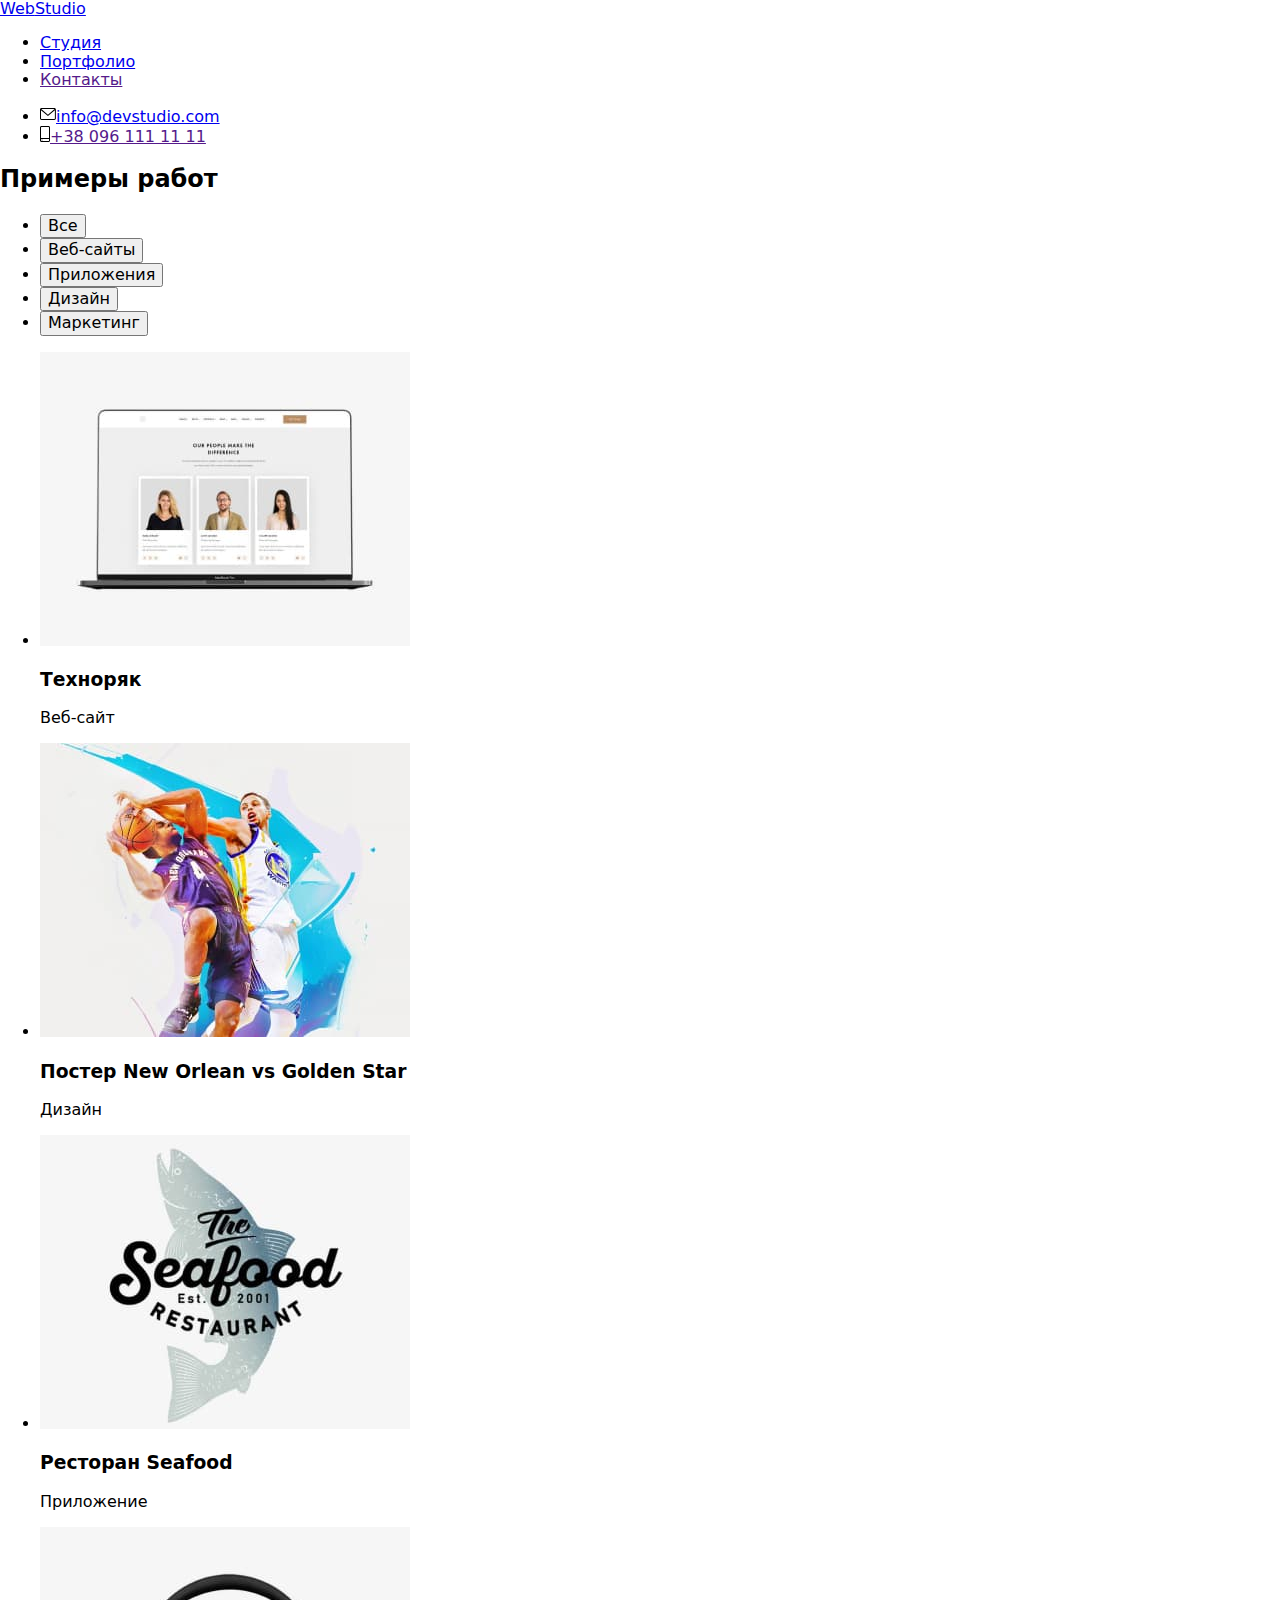
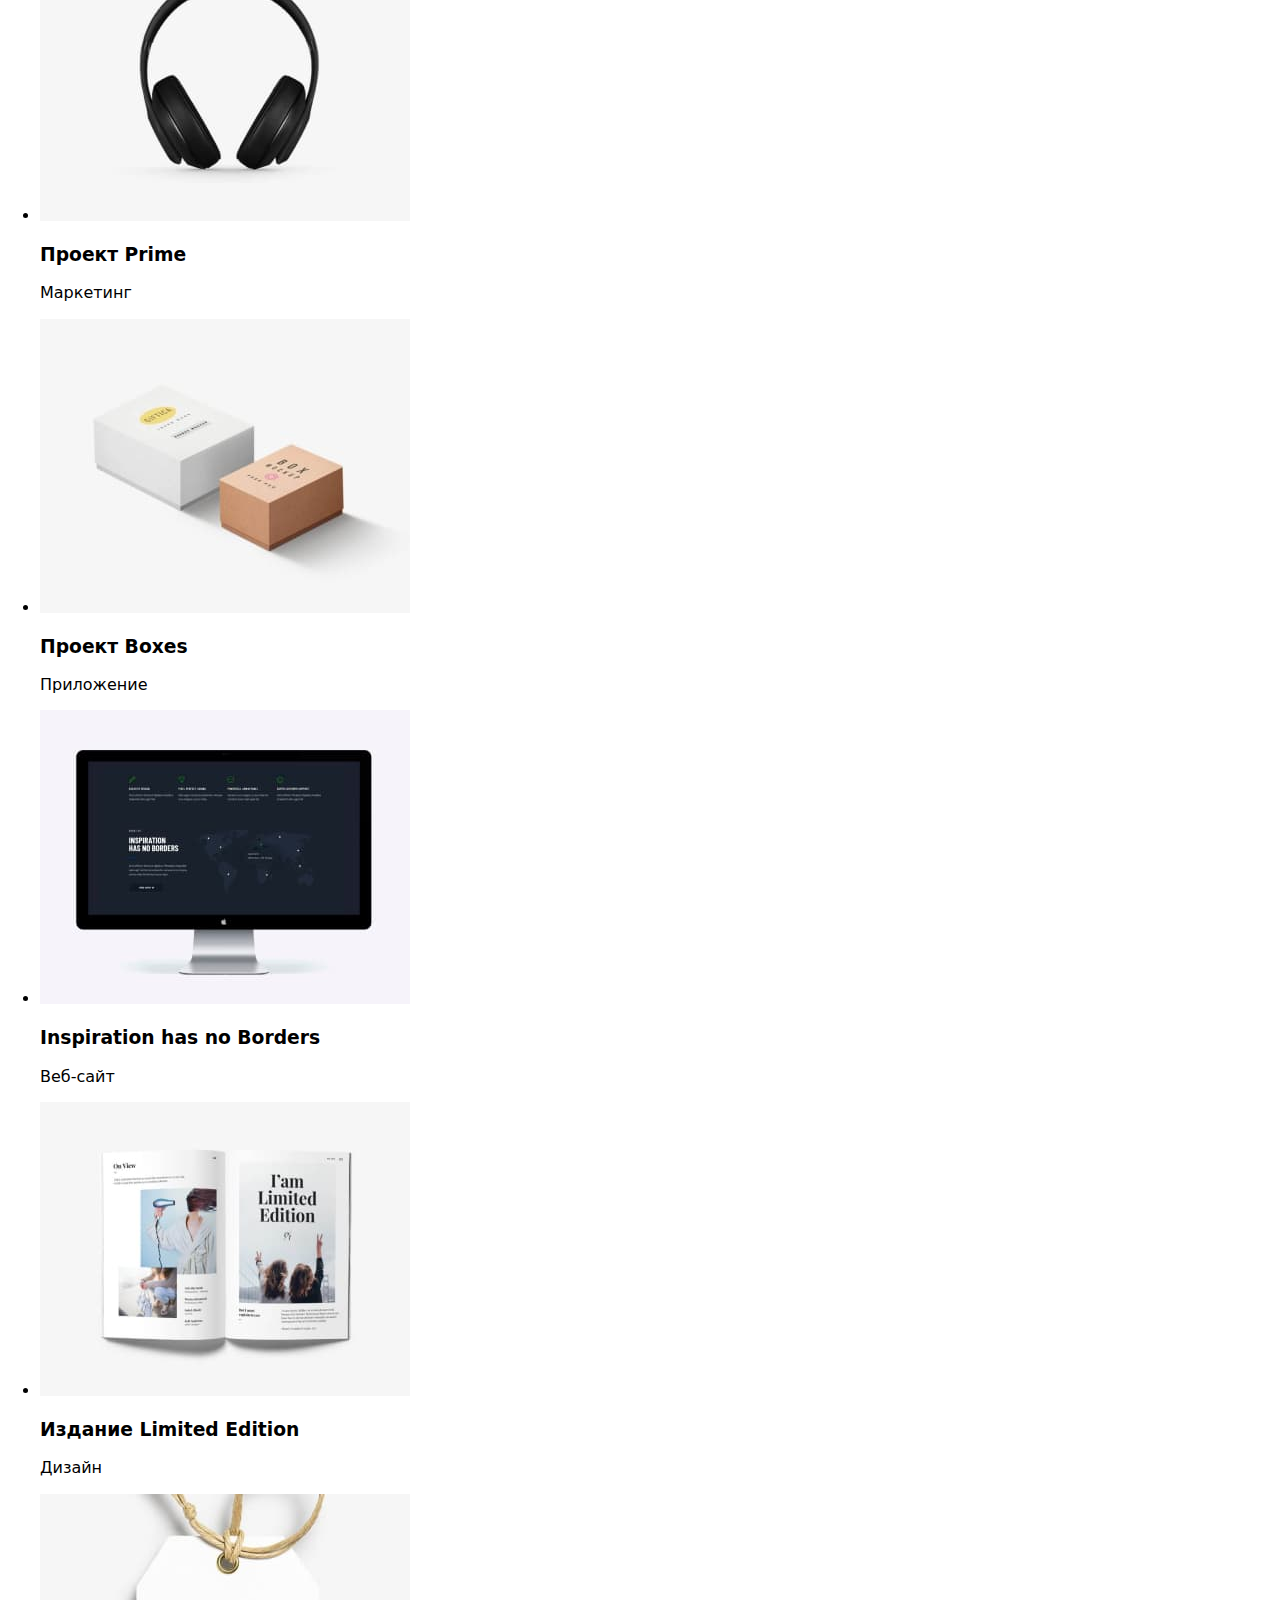
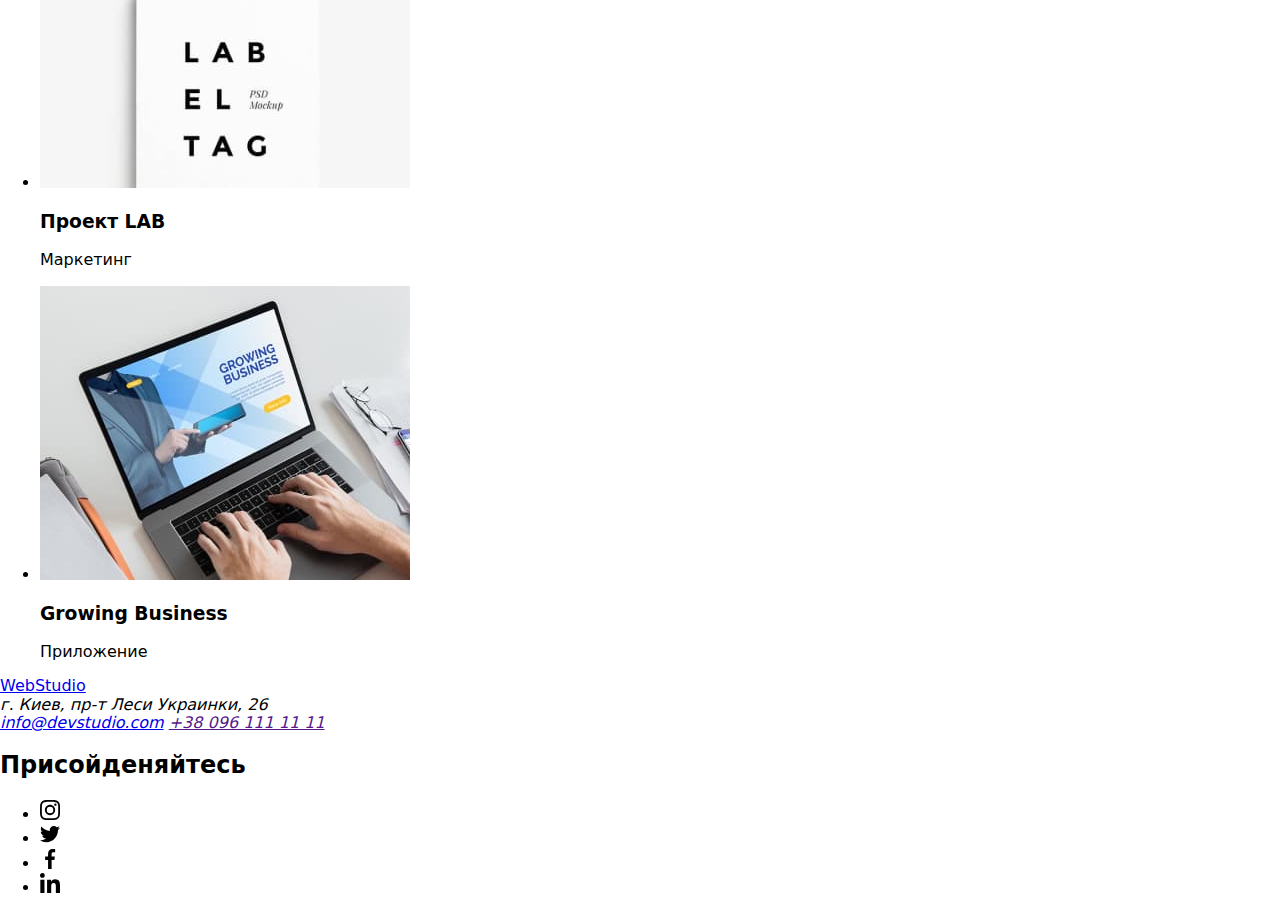
==== portfolio.html @ a092aff8 "Добавляет разметку страницы" ====
<!DOCTYPE html>
<html lang="ru">

<head>
    <meta charset="UTF-8">
    <meta http-equiv="X-UA-Compatible" content="IE=edge">
    <meta name="viewport" content="width=device-width, initial-scale=1.0">
    <title>Студия</title>
    <link href="https://fonts.googleapis.com/css2?family=Raleway:wght@700&family=Roboto:wght@400;500;700;900&display=swap"
        rel="stylesheet">
    <link rel="stylesheet" href="https://cdnjs.cloudflare.com/ajax/libs/modern-normalize/1.1.0/modern-normalize.min.css">
    <link rel="stylesheet" href="./css/styles.css">
</head>

<body>
    <!--Шапка-->
    <header class="main"> 
    <div class="container">
     <nav class="page-header">
         <a href="./index.html" class="logo">Web<span class="accent">Studio</span></a>
         <ul class="site-nav list">
             <li class="item"><a href="./index.html" class="link">Студия</a></li>
             <li class="item"><a href="./portfolio.html" class="link current">Портфолио</a></li>
             <li class="item"><a href="" class="link">Контакты</a></li>
         </ul>
        <ul class="contacts list">
            <li class="item">
                <a href="mailto:info@devstudio.com" class="button link">
                    <svg class="contacts-icon" width="16" height="16">
                        <use href="./images/symbol-defs.svg#mail"></use>
                    </svg>info@devstudio.com</a>
            </li>
            <li class="item">
                <a href="" class="button link">
                    <svg class="contacts-icon" width="10" height="16">
                        <use href="./images/symbol-defs.svg#smartphone"></use>
                    </svg>+38 096 111 11 11</a>
            </li>
        </ul>
     </nav>
    </div> 
    </header>

    <main>
        <!-- Портфолио -->
        <section class="section">
        <div class="container">
            <h2 class="section-title none">Примеры работ</h2>
            <ul class="buttons-list list">
                <li class="item"><button type="button" class="button-portfolio link">Все</button></li>
                <li class="item"><button type="button" class="button-portfolio link">Веб-сайты</button></li>
                <li class="item"><button type="button" class="button-portfolio link">Приложения</button></li>
                <li class="item"><button type="button" class="button-portfolio link">Дизайн</button></li>
                <li class="item"><button type="button" class="button-portfolio link">Маркетинг</button></li>
            </ul>
                <ul class="foto list">
            <li class="foto-elements">
                <img src="./images/portfolio1.jpg" alt="Техноряк" width="370" height="294">
                <div class="foto-name">
                    <h3 class="title">Техноряк</h3>
                    <p class="text">Веб-сайт</p>
                </div>
            </li>
            <li class="foto-elements">
                <img src="./images/portfolio2.jpg" alt="Постер" width="370" height="294">
                <div class="foto-name">
                    <h3 class="title">Постер New Orlean vs Golden Star</h3>
                    <p class="text">Дизайн</p>
                </div>
            </li>
            <li class="foto-elements">
                <img src="./images/portfolio3.jpg" alt="Ресторан Seafood" width="370" height="294">
                <div class="foto-name">
                    <h3 class="title">Ресторан Seafood</h3>
                    <p class="text">Приложение</p>
                </div>
            </li>
            <li class="foto-elements">
                <img src="./images/portfolio4.jpg" alt="Наушники" width="370" height="294">
                <div class="foto-name">
                    <h3 class="title">Проект Prime</h3>
                     <p>Маркетинг</p>
                </div>
            </li>
            <li class="foto-elements">
                <img src="./images/portfolio5.jpg" alt="Две коробки" width="370" height="294">
                <div class="foto-name">
                    <h3 class="title">Проект Boxes</h3>
                    <p>Приложение</p>
                </div>
            </li>
            <li class="foto-elements">
                <img src="./images/portfolio6.jpg" alt="Екран монитора" width="370" height="294">
                <div class="foto-name">
                    <h3 class="title">Inspiration has no Borders</h3>
                    <p>Веб-сайт</p>
                </div>
            </li>
            <li class="foto-elements">
                <img src="./images/portfolio7.jpg" alt="Журнал" width="370" height="294">
                <div class="foto-name">
                    <h3 class="title">Издание Limited Edition</h3>
                    <p>Дизайн</p>
                </div>
             </li>
            <li class="foto-elements">
                <img src="./images/portfolio8.jpg" alt="Бирочка" width="370" height="294">
                <div class="foto-name">
                    <h3 class="title">Проект LAB</h3>
                    <p>Маркетинг</p>
                </div>
            </li>
            <li class="foto-elements">
                <img src="./images/portfolio9.jpg" alt="Ноутбук" width="370" height="294">
                <div class="foto-name">
                    <h3 class="title">Growing Business</h3>
                    <p>Приложение</p>
                </div>
            </li>
        </ul>
        </div>
        </section>
    </main>
    
    <!--Футер-->
    <footer class="footer">
    <div class="container footer-container">
        <section class="footer-contacts">
            <a href="./index.html" class="logo">Web<span class="footer-accent">Studio</span></a>
            <address class="address">г. Киев, пр-т Леси Украинки, 26</address>
            <address class="footer-nav">
                <a href="mailto:info@devstudio.com" class="footer-nav footer-nav-mail link">info@devstudio.com</a>
                <a href="" class="footer-nav link">+38 096 111 11 11</a>
            </address>
        </section>
        <section class="social">
            <h2 class="social-title">Присойденяйтесь</h2>
            <ul class="social-list list">
            <li class="social-item">
                <a class="social-link" href="http://" target="_blank" rel="noopener noreferrer">
                    <svg width="20" height="20">
                        <use href="./images/symbol-defs.svg#instagram"></use>
                    </svg>
                </a>
            </li>
            <li class="social-item">
                <a class="social-link" href="http://" target="_blank" rel="noopener noreferrer">
                    <svg width="20" height="20">
                        <use href="./images/symbol-defs.svg#twitter"></use>
                    </svg>
                </a>
            </li>
            <li class="social-item">
                <a class="social-link" href="http://" target="_blank" rel="noopener noreferrer">
                    <svg width="20" height="20">
                         <use href="./images/symbol-defs.svg#facebook"></use>
                    </svg>
                </a>
            </li>
            <li class="social-item">
                <a class="social-link" href="http://" target="_blank" rel="noopener noreferrer">
                    <svg width="20" height="20">
                        <use href="./images/symbol-defs.svg#linkedin"></use>
                    </svg>
                </a>
             </li>
            </ul>
        </section>
        </div>
        </footer>
</body>

</html>
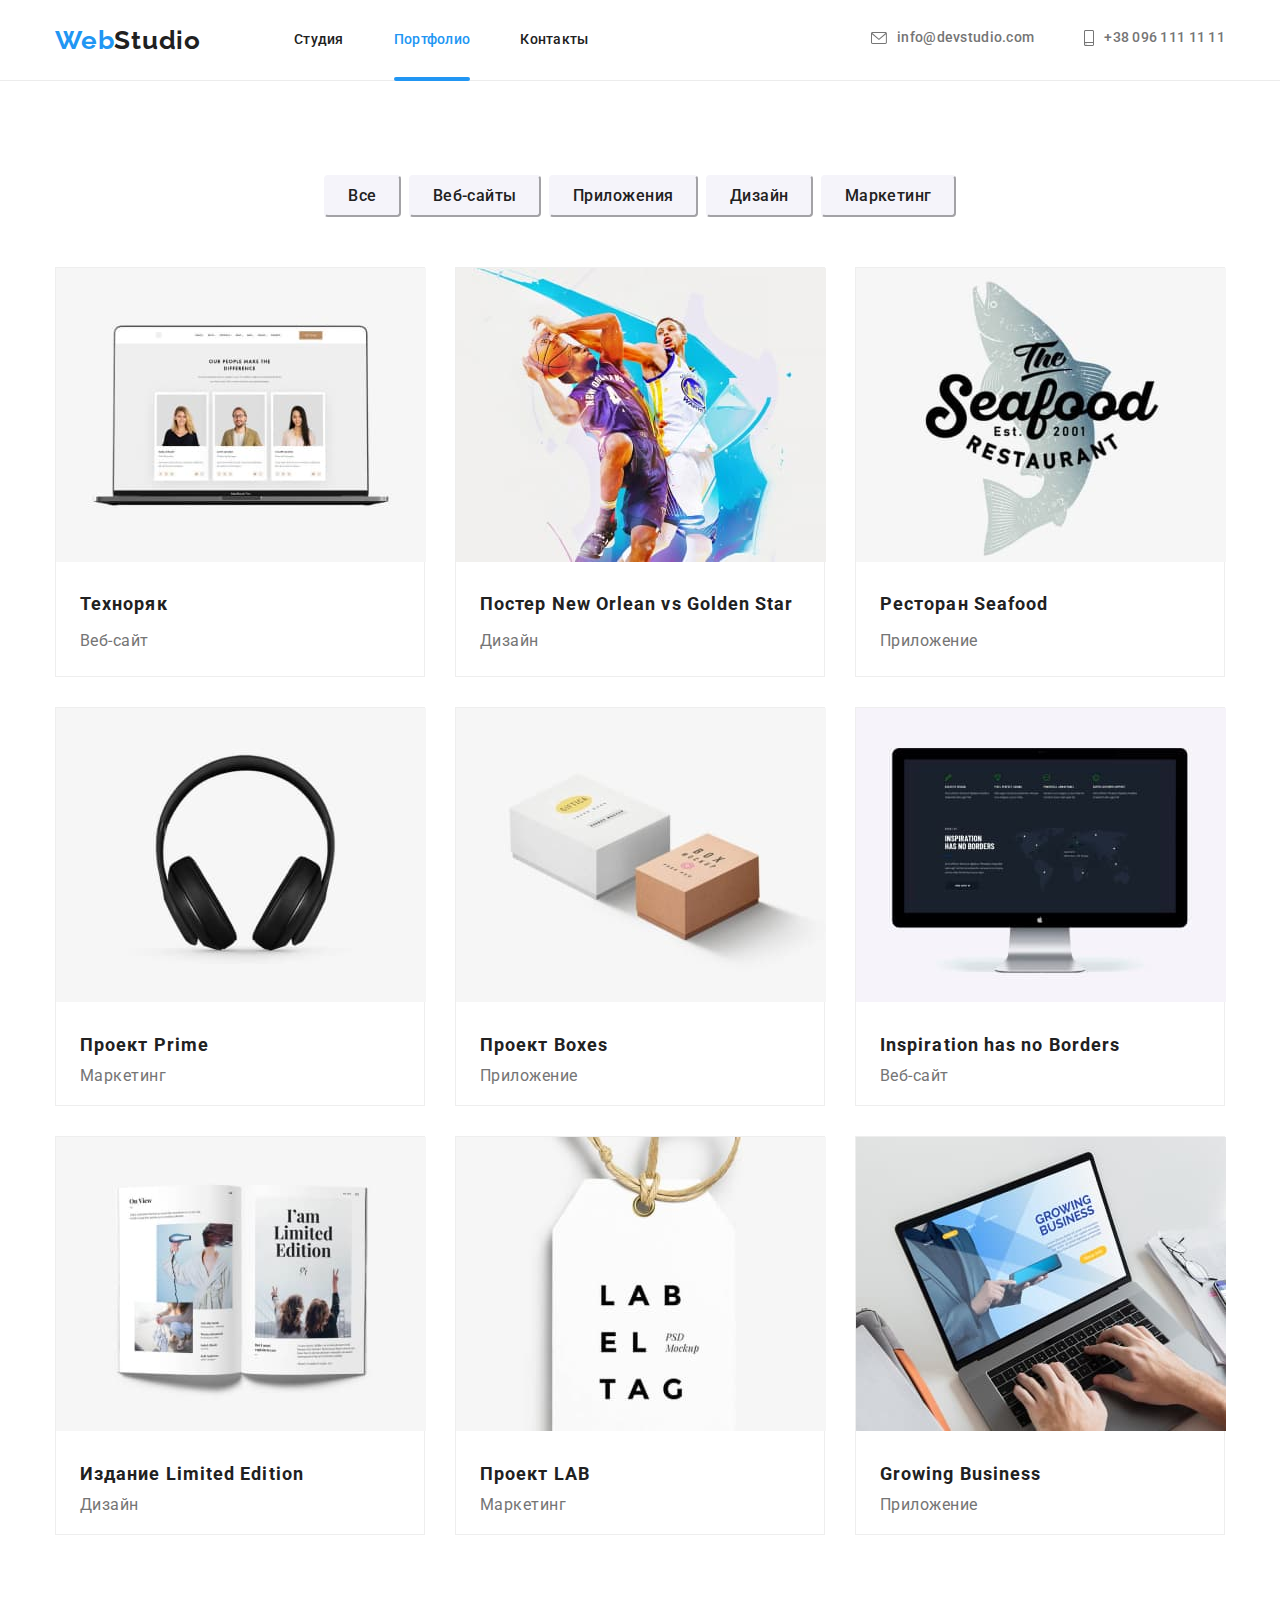
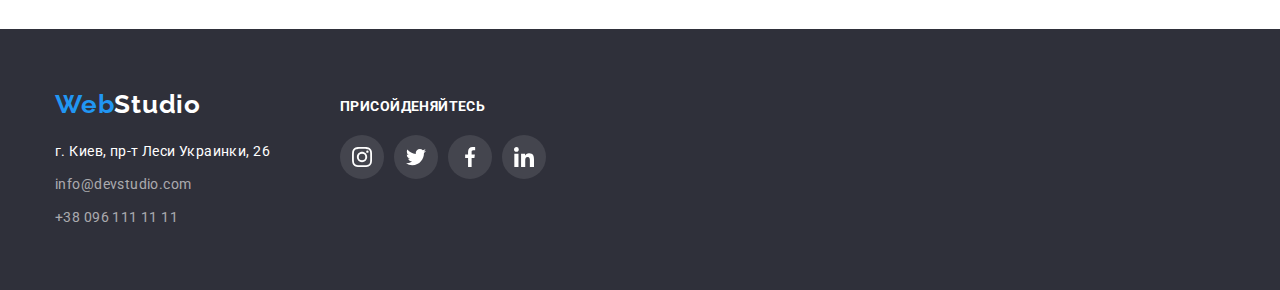
==== commit 2eab00ea: "Добавляет модальное окно" ====
--- a/portfolio.html
+++ b/portfolio.html
@@ -55,7 +55,14 @@
             </ul>
                 <ul class="foto list">
             <li class="foto-elements">
+                <div class="foto-action">
+                    <p class="foto-action-text">
+                        Ресурс предлагает комплексные предложения с разным уровнем функционала и сервисов. Все это позволит посетителю
+                        получить
+                        исчерпывающие сведения о компании или частном лице.
+                    </p>
                 <img src="./images/portfolio1.jpg" alt="Техноряк" width="370" height="294">
+                </div>
                 <div class="foto-name">
                     <h3 class="title">Техноряк</h3>
                     <p class="text">Веб-сайт</p>
--- a/css/styles.css
+++ b/css/styles.css
@@ -0,0 +1,767 @@
+/* цвет основного текста #757575 */
+/* вторичный цвет #212121 */
+/* белый #FFFFFF */
+/* акцент #2196F3 */
+/* вторичный цвет фона #F5F4FA */
+/* цвет фона #2F303A */
+
+:root {
+    --primary-text-color: #757575;
+    --title-text-color: #212121;
+    --accent-color: #2196F3;
+    --primary-bgc-color: #FFFFFF;
+    --secondary-bgc-color: #F5F4FA;
+    --hero-bgc-color: #2F303A;
+    --white-color: #ffffff;
+}
+
+
+body {
+    color: var(--primary-text-color);
+    background-color: var(--primary-bgc-color);
+
+    font-family: Roboto, sans-serif;
+    letter-spacing: 0.03em;
+}
+
+.container {
+    width: 1200px;
+    padding-left: 15px;
+    padding-right: 15px;
+    margin-left: auto;
+    margin-right: auto;
+}
+
+.none {
+    display: none;
+}
+
+.list {
+    padding: 0;
+    margin: 0;
+    list-style: none;
+}
+
+/* ------------------- SECTION --------------- */
+
+.section {
+    padding-top: 94px;
+    padding-bottom: 94px;
+}
+
+.section-title {
+    margin-top: 0;
+    margin-bottom: 0;
+    color: var(--title-text-color);
+
+    font-weight: 700;
+    font-size: 36px;
+    line-height: 1.17;
+    text-align: center;
+}
+
+/* ------------------- BUTTON --------------- */
+
+.button {
+    display: inline-flex;
+    color: var(--primary-text-color);
+    background-color: var(--primary-bgc-color);
+
+    font-weight: 500;
+    font-size: 14px;
+    line-height: 1.14;
+    letter-spacing: 0.02em;
+    text-decoration: none;
+}
+
+/* .button.link-mail::before {
+    content: "";
+    width: 16px;
+    height: 12px;
+    margin-right: 10px; 
+    background-image: url(../images/mail-icon.svg);
+    background-size: contain;
+    background-position: center;
+    background-repeat: no-repeat;
+}
+
+.button.link-tel::before {
+    content: "";
+    width: 10px;
+    height: 16px;
+    margin-right: 10px;
+    background-image: url(../images/smartphone-icon.svg);
+    background-size: contain;
+    background-position: center;
+    background-repeat: no-repeat;
+} */
+
+.button.primary {
+    border-radius: 4px;
+    padding: 10px 32px;
+    min-width: 200px;
+
+    background-color: var(--accent-color);
+    color: var(--primary-bgc-color);
+    border-color: var(--accent-color);
+
+    border: 1px solid transparent;
+
+    font-family: inherit;
+    font-weight: 700;
+    font-size: 16px;
+    line-height: 1.9;
+    letter-spacing: 0.06em;
+    cursor: pointer;
+    text-align: center;
+}
+
+.button.link:hover,
+.button.link:focus {
+    display: flex;
+    color: var(--accent-color);
+}
+
+/* ------------------- LOGO --------------- */
+
+.logo {
+    color: var(--accent-color);
+
+    font-family: Raleway, sans-serif;
+    font-weight: 700;
+    font-size: 26px;
+    line-height: 1.19;
+    letter-spacing: 0.03em;
+    text-decoration: none;
+}
+
+.accent {
+    color: var(--title-text-color);
+}
+
+
+/* ------------------- PAGE HEADER -------------- */
+.main {
+    border-bottom: 1px solid #ECECEC;
+}
+
+.page-header {
+display: flex;
+align-items: center;
+}
+
+
+/* ------------------- SITE-NAV --------------- */
+.site-nav {
+    display: flex;
+    margin-left: 93px;
+}
+
+.site-nav .item + .item {
+    margin-left: 50px;
+}
+
+.site-nav .link {
+     display: block;
+     padding-top: 32px;
+     padding-bottom: 32px;
+
+    color: var(--title-text-color);
+
+    font-weight: 500;
+    font-size: 14px;
+    line-height: 1.14;
+    letter-spacing: 0.02em;
+    text-decoration: none;
+}
+
+.site-nav .link:hover,
+.site-nav .link:focus {
+    color: var(--accent-color);
+}
+
+.site-nav .link.current {
+    position: relative;
+    font-weight: 500;
+    font-size: 14px;
+    line-height: 1.14;
+    letter-spacing: 0.02em;
+    text-decoration: none;
+
+    color: var(--accent-color);
+}
+
+.current::before {
+    position: absolute;
+    content: "";
+    bottom: -1px;
+    width: 100%;
+    height: 4px;
+    border-radius: 2px;
+    background-color: var(--accent-color);
+}
+
+/* ------------------- CONTACTS --------------- */
+.contacts {
+    display: flex;
+    margin-left: auto;
+}
+
+.contacts .item + .item {
+    margin-left: 50px;
+}
+
+.contacts-icon {
+    display: inline-flex;
+    align-items: center;
+    margin-right: 10px;
+    fill: currentColor;
+}
+
+/* ------------------- HERO --------------- */
+.hero {
+    text-align: center;
+    padding-top: 200px;
+    padding-bottom: 200px;
+}
+
+.hero-title {
+    margin-top: 0;
+    margin-bottom: 30px;
+
+    color: var(--primary-bgc-color);
+
+    font-weight: 900;
+    font-size: 44px;
+    line-height: 1.36;
+    letter-spacing: 0.06em;
+    text-transform: uppercase;
+    }
+
+.overlay {
+    max-width: 1600px;
+    height: 600px;
+    margin-left: auto;
+    margin-right: auto;
+    background-image: linear-gradient( to right, 
+    rgba(47, 48, 58, 0.4), 
+    rgba(47, 48, 58, 0.4) ), 
+    url(../images/Hero.jpg);
+    background-color: #C4C4C4;
+    background-repeat: no-repeat;
+    background-position: center;
+}
+
+.backdrop {
+    position: fixed;
+    top: 0;
+    left: 0;
+
+    width: 100%;
+    height: 100%;
+
+    background-color: rgba(0, 0, 0, 0.2);;
+}
+
+.backdrop.is-hidden {
+    opacity: 0;
+    pointer-events: none;
+}
+
+.modal {
+    position: absolute;
+    top: 50%;
+    left: 50%;
+    transform: translate(-50%, -50%);
+
+    width: 528px;
+    height: 581px;
+    padding: 15px;
+
+    background-color: #FFFFFF;
+    box-shadow: 0px 1px 3px rgba(0, 0, 0, 0.12), 
+    0px 1px 1px rgba(0, 0, 0, 0.14), 
+    0px 2px 1px rgba(0, 0, 0, 0.2);
+    border-radius: 4px;
+}
+
+.close-modal {
+    position: absolute;
+    top: 15px;
+    right: 15px;
+
+    width: 30px;
+    height: 30px;
+
+    background-color: #FFFFFF;
+    border: 1px solid rgba(0, 0, 0, 0.1);
+    border-radius: 15px;
+}
+         
+
+/* ---------------------- FEATURES ---------------- */
+
+.features {
+    display: flex;
+}
+
+.features .title {
+    margin-top: 0;
+    margin-bottom: 10px;
+    
+    color: var(--title-text-color);
+
+    font-weight: 700;
+    font-size: 14px;
+    line-height: 1.14;
+    text-transform: uppercase;
+}
+
+.features p{
+    margin-top: 0;
+    margin-bottom: 0;
+}
+
+.features .text {
+    font-size: 14px;
+    line-height: 1.7;
+}
+
+.section-features {
+    padding-top: 94px;
+    padding-bottom: 0;
+}
+.features .item {
+    width: 270px;
+    margin: 15px;
+    border-radius: 4px;
+}
+
+.icon-container {
+    display: flex;
+    align-items: center;
+    justify-content: center;
+
+    width: 270px;
+    height: 120px;
+    border-radius: 4px;
+    margin-bottom: 30px;
+
+    background-color: var(--secondary-bgc-color);
+ }
+
+/*------------------- EXAMPLES ------------- */
+.examples {
+    display: flex;
+}
+
+.examples .item + .item {
+    /* width: calc((100% - 60px) / 3); */
+    margin-left: 30px;
+}
+
+.examples .item {
+    
+}
+
+.section-title {
+    margin-bottom: 50px;
+}
+
+.examples-text {
+    position: absolute;
+    bottom: 0;
+    right: 0;
+    
+    display: flex;
+    justify-content: center;
+    align-items: center;
+    margin: 0;
+    width: 100%;
+    height: 70px;
+
+    font-weight: 700;
+    font-size: 14px;
+    line-height: 1.14;
+    text-align: center;
+    letter-spacing: 0.03em;
+    text-transform: uppercase;
+    
+    color: var(--white-color);
+    background-color: rgba(47, 48, 58, 0.8);
+    
+}
+
+.examples-action {
+    position: relative;
+    display: flex;
+}
+
+
+/* ------------------- WORK -------------- */
+.command {
+    display: flex;
+    /* justify-content: space-between; */
+}
+
+.command .item + .item {
+    margin-left: 30px;
+}
+
+.border {
+    box-sizing: border-box;
+    border-radius: 0px 0px 4px 4px;
+    box-shadow: 0px 1px 3px rgba(0, 0, 0, 0.12),
+            0px 1px 1px rgba(0, 0, 0, 0.14),
+            0px 2px 1px rgba(0, 0, 0, 0.2);
+    background-color: var(--white-color);
+}
+
+.team-name {
+    padding-top: 30px;
+    padding-bottom: 30px;
+}
+
+.work .title {
+    margin-top: 0;
+    margin-bottom: 0px;
+    padding-bottom: 10px;
+    
+    color: var(--title-text-color);
+
+    font-weight: 500;
+    font-size: 16px;
+    line-height: 1.19;
+    text-align: center;
+}
+    
+.work .text {
+    margin-top: 0;
+    margin-bottom: 0px;
+
+    font-size: 16px;
+    line-height: 1.19;
+    text-align: center;
+}
+
+.team {
+    background-color: var(--secondary-bgc-color);
+}
+
+.command-social-list{
+    display: flex;
+    justify-content: center;
+    margin-top: 16px;
+}
+
+.command-social-link {
+    display: flex;
+    width: 44px;
+    height: 44px;
+    justify-content: center;
+    align-items: center;
+    border-radius: 50%;
+    fill: #AFB1B8;
+}  
+
+.command-social-item + .command-social-item {
+    margin-left: 10px;
+}
+
+.command-social-link:hover,
+.command-social-link:focus {
+    fill: var(--white-color);
+    background-color: var(--accent-color);
+}
+
+
+/* ------------------- CLIENTS --------------- */
+
+.clients-title {
+    margin: 0;
+    margin-bottom: 50px;
+    font-weight: 700;
+    font-size: 36px;
+    line-height: 42px;
+    text-align: center;
+    letter-spacing: 0.03em;
+    
+    color: var(--title-text-color);
+}
+
+.clients-list {
+    display: flex;
+}
+
+.clients-item {
+    display: flex;
+    cursor: pointer;
+    fill: #AFB1B8;
+}
+
+.clients-link {
+    display: flex;
+    justify-content: center;
+    align-items: center;
+    width: 170px;
+    height: 92px;
+    border: 1px solid #AFB1B8;
+    border-radius: 4px;
+}
+.clients-icon {
+    width: 106px;
+    height: 60px
+}
+
+.clients-link:hover,
+.clients-link:focus{
+    fill: #2196F3;
+    border-color: var(--accent-color);
+}
+
+.clients-item + .clients-item {
+    margin-left: 30px;
+}
+
+
+/* ------------------- FOOTER --------------- */
+
+.footer {
+    display: flex;
+    padding-top: 60px;
+    padding-bottom: 60px;
+    background-color: var(--hero-bgc-color);
+}
+
+.address {
+    margin-bottom: 9px;
+    margin-top: 20px;
+
+    color: var(--white-color);
+
+    font-style: normal;
+    font-size: 14px;
+    line-height: 1.71;
+    letter-spacing: 0.03em;
+}
+
+.footer-accent {
+    color: var(--white-color)
+}
+
+.footer-nav {
+    display: block;
+    
+    color: rgba(255, 255, 255, 0.6);
+
+    font-style: normal;
+    font-size: 14px;
+    line-height: 1.71;
+    letter-spacing: 0.03em;
+    text-decoration: none;
+}
+
+.footer-nav .link:hover,
+.footer-nav .link:focus {
+    color: var(--accent-color);
+    text-decoration: none;
+}
+
+.footer-nav-mail {
+    margin-bottom: 9px;
+}
+
+.footer-container {
+    display: flex;
+}
+
+.footer-contacts {
+    display: block;
+    
+}
+
+/* ------------------- SOCIAL LINKS --------------- */
+.social {
+    display: inline-block;
+    
+    width: 206px;
+    height: 80px;   
+    margin-left: 70px;
+}
+
+.social-title {
+    margin:0;
+    padding-top: 10px;
+    padding-bottom: 20px;
+    justify-content: center;
+
+    font-weight: 700;
+    font-size: 14px;
+    line-height: 1.14;
+    letter-spacing: 0.03em;
+    text-transform: uppercase;
+    
+    color: var(--white-color);
+}
+
+.social-list {
+    display: flex;
+    width: 206px;
+    margin: 0;
+}
+
+.social-item + .social-item {
+    margin-left: 10px;
+}
+
+.social-link {
+    display: flex;
+    width: 44px;
+    height: 44px;
+    justify-content: center;
+    align-items: center;
+    border-radius: 50%;
+    fill: var(--white-color);
+    background-color: rgba(255, 255, 255, 0.1);
+}
+
+.social-link:hover,
+.social-link:focus {
+    background-color: var(--accent-color);
+}
+
+
+/* ------------------- PAGE PORTFOLIO --------------- */
+
+.foto {
+    display: flex;
+    flex-wrap: wrap;
+}
+
+.foto .title {
+    margin-top: 0;
+    margin-bottom: 0px;
+    padding-bottom: 4px;
+    color: var(--title-text-color);
+
+    font-weight: 700;
+    font-size: 18px;
+    line-height: 2;
+    letter-spacing: 0.06em;
+}
+
+.foto .text {
+    font-size: 16px;
+    line-height: 1.88;
+    letter-spacing: 0.03em;
+}
+
+.foto p {
+    margin-top: 0;
+    margin-bottom: 0;
+}
+
+.foto-name {
+    padding: 20px 24px;
+}
+
+.foto-elements {
+    width: 370px;
+    margin-right: 30px;
+    margin-bottom: 30px;
+
+    border: 1px solid #EEEEEE;
+}
+
+.foto-elements:hover {
+    box-shadow: 
+    0px 1px 1px rgba(0, 0, 0, 0.12), 
+    0px 4px 4px rgba(0, 0, 0, 0.06), 
+    1px 4px 6px rgba(0, 0, 0, 0.16);
+}
+
+.foto-elements:nth-child(3n) {
+    margin-right: 0;
+}
+
+.foto-elements:nth-last-child(-n + 3) {
+    margin-bottom: 0;
+}
+
+.foto-action {
+    position: relative
+}
+
+.foto-action::before {
+    display: inline-block;
+    position: absolute;
+    content: "";
+    width: 100%;
+    height: 100%;
+    opacity: 0;
+
+    background-color: rgba(33, 150, 243, 0.9);
+}
+
+.foto-action:hover::before {
+    opacity: 1;
+}
+
+.foto-action-text {
+    position: absolute;
+    top: 50%;
+    left: 50%;
+    transform: translate(-50%, -50%);
+    width: 320px;
+    opacity: 0;
+
+    font-weight: 400;
+    font-size: 18px;
+    line-height: 1.56;
+    letter-spacing: 0.03em;
+    
+    color: var(--white-color);
+}
+
+.foto-action-text:hover {
+    opacity: 1;
+}
+
+/* ------------------- PORTFOLIO BUTTONS --------------- */
+
+.button-portfolio {
+   padding: 6px 22px;
+
+    color: var(--title-text-color);
+    background-color: var(--secondary-bgc-color);
+    border-color: var(--secondary-bgc-color);
+
+    font-family: inherit;
+    font-weight: 500;
+    font-size: 16px;
+    line-height: 1.62;
+    text-align: center;
+    letter-spacing: 0.03em;
+    cursor: pointer;
+    border-radius: 4px;
+}
+
+.button-portfolio.link:hover,
+.button-portfolio.link:focus {
+    color: var(--white-color);
+    background-color: var(--accent-color);
+    box-shadow: 0px 3px 1px rgba(0, 0, 0, 0.1),
+     0px 1px 2px rgba(0, 0, 0, 0.08), 
+     0px 2px 2px rgba(0, 0, 0, 0.12);
+}
+
+.buttons-list {
+    display: flex;
+    align-items: center;
+    justify-content: center;
+    margin-bottom: 50px;
+}
+
+.buttons-list .item+.item {
+    margin-left: 8px;
+}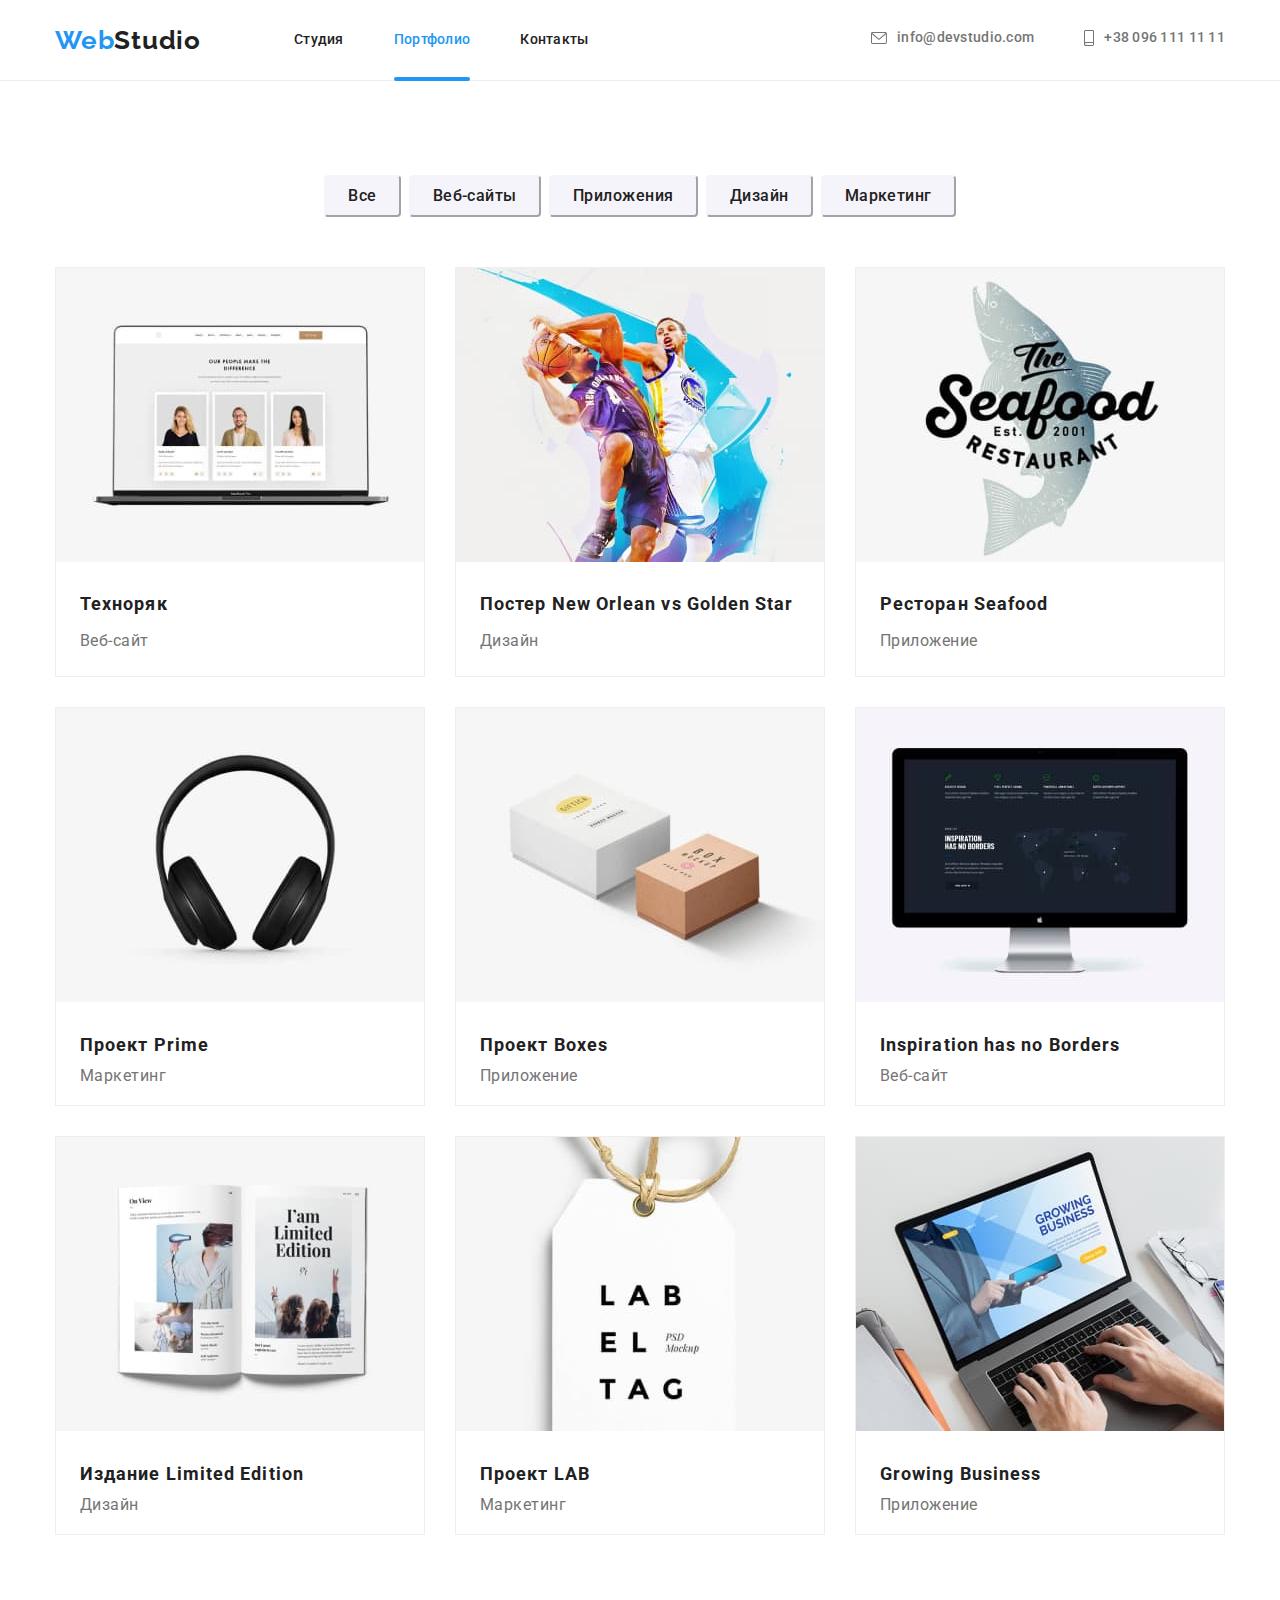
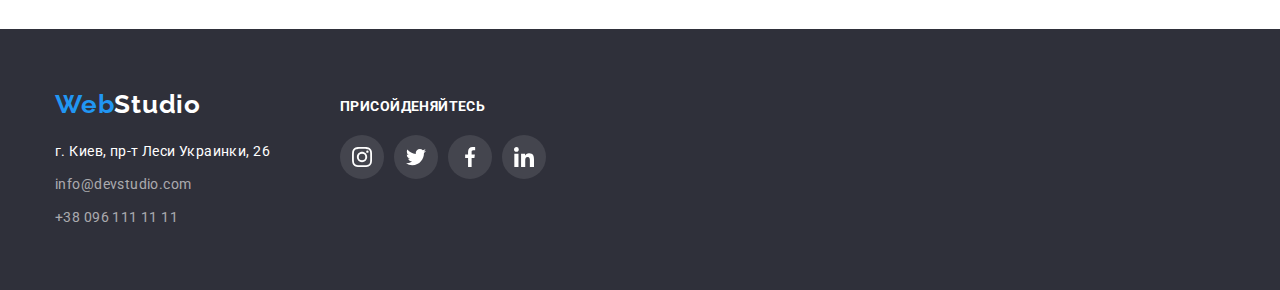
==== commit a45f7bc0: "Добавляет переходы и анимацию" ====
--- a/portfolio.html
+++ b/portfolio.html
@@ -19,9 +19,9 @@
      <nav class="page-header">
          <a href="./index.html" class="logo">Web<span class="accent">Studio</span></a>
          <ul class="site-nav list">
-             <li class="item"><a href="./index.html" class="link">Студия</a></li>
-             <li class="item"><a href="./portfolio.html" class="link current">Портфолио</a></li>
-             <li class="item"><a href="" class="link">Контакты</a></li>
+             <li class="item"><a href="./index.html" class="site-nav-link">Студия</a></li>
+             <li class="item"><a href="./portfolio.html" class="site-nav-link current">Портфолио</a></li>
+             <li class="item"><a href="" class="site-nav-link">Контакты</a></li>
          </ul>
         <ul class="contacts list">
             <li class="item">
@@ -53,72 +53,146 @@
                 <li class="item"><button type="button" class="button-portfolio link">Дизайн</button></li>
                 <li class="item"><button type="button" class="button-portfolio link">Маркетинг</button></li>
             </ul>
-                <ul class="foto list">
-            <li class="foto-elements">
-                <div class="foto-action">
-                    <p class="foto-action-text">
-                        Ресурс предлагает комплексные предложения с разным уровнем функционала и сервисов. Все это позволит посетителю
-                        получить
-                        исчерпывающие сведения о компании или частном лице.
-                    </p>
+            <ul class="foto list">
+            <li class="foto-elements">
+            <div class="foto-action">
                 <img src="./images/portfolio1.jpg" alt="Техноряк" width="370" height="294">
-                </div>
+                <div class="foto-overlay">
+                    <p class="foto-action-text">
+                        Ресурс предлагает комплексные предложения с разным уровнем функционала и сервисов. Все это позволит посетителю
+                        получить
+                        исчерпывающие сведения о компании или частном лице.
+                    </p>
+                </div>
+            </div>
                 <div class="foto-name">
                     <h3 class="title">Техноряк</h3>
                     <p class="text">Веб-сайт</p>
                 </div>
             </li>
             <li class="foto-elements">
+                <div class="foto-action">
                 <img src="./images/portfolio2.jpg" alt="Постер" width="370" height="294">
+                <div class="foto-overlay">
+                    <p class="foto-action-text">
+                        Ресурс предлагает комплексные предложения с разным уровнем функционала и сервисов. Все это позволит посетителю
+                        получить
+                        исчерпывающие сведения о компании или частном лице.
+                    </p>
+                </div>
+                </div>
                 <div class="foto-name">
                     <h3 class="title">Постер New Orlean vs Golden Star</h3>
                     <p class="text">Дизайн</p>
                 </div>
             </li>
             <li class="foto-elements">
+                <div class="foto-action">
                 <img src="./images/portfolio3.jpg" alt="Ресторан Seafood" width="370" height="294">
+                <div class="foto-overlay">
+                    <p class="foto-action-text">
+                        Ресурс предлагает комплексные предложения с разным уровнем функционала и сервисов. Все это позволит посетителю
+                        получить
+                        исчерпывающие сведения о компании или частном лице.
+                    </p>
+                </div>
+                </div>
                 <div class="foto-name">
                     <h3 class="title">Ресторан Seafood</h3>
                     <p class="text">Приложение</p>
                 </div>
             </li>
             <li class="foto-elements">
+                <div class="foto-action">
                 <img src="./images/portfolio4.jpg" alt="Наушники" width="370" height="294">
+                <div class="foto-overlay">
+                    <p class="foto-action-text">
+                        Ресурс предлагает комплексные предложения с разным уровнем функционала и сервисов. Все это позволит посетителю
+                        получить
+                        исчерпывающие сведения о компании или частном лице.
+                    </p>
+                </div>
+                </div>
                 <div class="foto-name">
                     <h3 class="title">Проект Prime</h3>
                      <p>Маркетинг</p>
                 </div>
             </li>
             <li class="foto-elements">
+                <div class="foto-action">
                 <img src="./images/portfolio5.jpg" alt="Две коробки" width="370" height="294">
+                <div class="foto-overlay">
+                    <p class="foto-action-text">
+                        Ресурс предлагает комплексные предложения с разным уровнем функционала и сервисов. Все это позволит посетителю
+                        получить
+                        исчерпывающие сведения о компании или частном лице.
+                    </p>
+                </div>
+                </div>
                 <div class="foto-name">
                     <h3 class="title">Проект Boxes</h3>
                     <p>Приложение</p>
                 </div>
             </li>
             <li class="foto-elements">
+                <div class="foto-action">
                 <img src="./images/portfolio6.jpg" alt="Екран монитора" width="370" height="294">
+                <div class="foto-overlay">
+                    <p class="foto-action-text">
+                        Ресурс предлагает комплексные предложения с разным уровнем функционала и сервисов. Все это позволит посетителю
+                        получить
+                        исчерпывающие сведения о компании или частном лице.
+                    </p>
+                </div>
+                </div>
                 <div class="foto-name">
                     <h3 class="title">Inspiration has no Borders</h3>
                     <p>Веб-сайт</p>
                 </div>
             </li>
             <li class="foto-elements">
+                <div class="foto-action">
                 <img src="./images/portfolio7.jpg" alt="Журнал" width="370" height="294">
+                <div class="foto-overlay">
+                    <p class="foto-action-text">
+                        Ресурс предлагает комплексные предложения с разным уровнем функционала и сервисов. Все это позволит посетителю
+                        получить
+                        исчерпывающие сведения о компании или частном лице.
+                    </p>
+                </div>
+                </div>
                 <div class="foto-name">
                     <h3 class="title">Издание Limited Edition</h3>
                     <p>Дизайн</p>
                 </div>
              </li>
             <li class="foto-elements">
+                <div class="foto-action">
                 <img src="./images/portfolio8.jpg" alt="Бирочка" width="370" height="294">
+                <div class="foto-overlay">
+                    <p class="foto-action-text">
+                        Ресурс предлагает комплексные предложения с разным уровнем функционала и сервисов. Все это позволит посетителю
+                        получить
+                        исчерпывающие сведения о компании или частном лице.
+                    </p>
+                </div>
+                </div>
                 <div class="foto-name">
                     <h3 class="title">Проект LAB</h3>
                     <p>Маркетинг</p>
                 </div>
             </li>
             <li class="foto-elements">
+                <div class="foto-action">
                 <img src="./images/portfolio9.jpg" alt="Ноутбук" width="370" height="294">
+                <div class="foto-overlay">
+                    <p class="foto-action-text">
+                        Ресурс предлагает комплексные предложения с разным уровнем функционала и сервисов. Все это позволит посетителю
+                        получить
+                        исчерпывающие сведения о компании или частном лице.
+                    </p>
+                </div>
+                </div>
                 <div class="foto-name">
                     <h3 class="title">Growing Business</h3>
                     <p>Приложение</p>
--- a/css/styles.css
+++ b/css/styles.css
@@ -13,6 +13,7 @@
     --secondary-bgc-color: #F5F4FA;
     --hero-bgc-color: #2F303A;
     --white-color: #ffffff;
+    --timing-function: cubic-bezier(0.4, 0, 0.2, 1);
 }
 
 
@@ -114,6 +115,8 @@
     letter-spacing: 0.06em;
     cursor: pointer;
     text-align: center;
+
+    transition: color 250ms var(--timing-function);
 }
 
 .button.link:hover,
@@ -161,7 +164,7 @@
     margin-left: 50px;
 }
 
-.site-nav .link {
+.site-nav-link {
      display: block;
      padding-top: 32px;
      padding-bottom: 32px;
@@ -173,15 +176,18 @@
     line-height: 1.14;
     letter-spacing: 0.02em;
     text-decoration: none;
-}
-
-.site-nav .link:hover,
-.site-nav .link:focus {
+
+    transition: color 250ms var(--timing-function);
+}
+
+.site-nav-link:hover,
+.site-nav-link:focus {
     color: var(--accent-color);
 }
 
-.site-nav .link.current {
+.site-nav-link.current {
     position: relative;
+
     font-weight: 500;
     font-size: 14px;
     line-height: 1.14;
@@ -194,10 +200,12 @@
 .current::before {
     position: absolute;
     content: "";
+
     bottom: -1px;
     width: 100%;
     height: 4px;
     border-radius: 2px;
+
     background-color: var(--accent-color);
 }
 
@@ -462,6 +470,9 @@
     align-items: center;
     border-radius: 50%;
     fill: #AFB1B8;
+
+    transition: background-color 250ms var(--timing-function),
+    fill 250ms var(--timing-function);
 }  
 
 .command-social-item + .command-social-item {
@@ -507,6 +518,9 @@
     height: 92px;
     border: 1px solid #AFB1B8;
     border-radius: 4px;
+
+    transition: border-color 250ms var(--timing-function),
+    fill 250ms var(--timing-function);
 }
 .clients-icon {
     width: 106px;
@@ -559,6 +573,8 @@
     line-height: 1.71;
     letter-spacing: 0.03em;
     text-decoration: none;
+
+    transition: color 250ms var(--timing-function);
 }
 
 .footer-nav .link:hover,
@@ -623,6 +639,8 @@
     border-radius: 50%;
     fill: var(--white-color);
     background-color: rgba(255, 255, 255, 0.1);
+    
+    transition: background-color 250ms var(--timing-function);
 }
 
 .social-link:hover,
@@ -671,6 +689,8 @@
     margin-bottom: 30px;
 
     border: 1px solid #EEEEEE;
+
+    transition: box-shadow 250ms var(--timing-function);
 }
 
 .foto-elements:hover {
@@ -689,23 +709,36 @@
 }
 
 .foto-action {
-    position: relative
-}
-
-.foto-action::before {
-    display: inline-block;
+    position: relative;
+
+    overflow: hidden ;
+
+    transition: background-color 250ms var(--timing-function);
+}
+
+.foto-overlay {
     position: absolute;
-    content: "";
+    top: 0;
+    left: 0;
+    
     width: 100%;
     height: 100%;
+
     opacity: 0;
 
+    transform: translateY(100%);
+    transition: transform 250ms var(--timing-function),
+    opacity 250ms var(--timing-function);
+    
     background-color: rgba(33, 150, 243, 0.9);
-}
-
-.foto-action:hover::before {
+
+}
+
+.foto-action:hover .foto-overlay {
+    transform: translateY(0);
     opacity: 1;
 }
+
 
 .foto-action-text {
     position: absolute;
@@ -713,18 +746,14 @@
     left: 50%;
     transform: translate(-50%, -50%);
     width: 320px;
-    opacity: 0;
+
 
     font-weight: 400;
     font-size: 18px;
     line-height: 1.56;
     letter-spacing: 0.03em;
     
-    color: var(--white-color);
-}
-
-.foto-action-text:hover {
-    opacity: 1;
+    color: #FFFFFF;
 }
 
 /* ------------------- PORTFOLIO BUTTONS --------------- */
@@ -744,6 +773,11 @@
     letter-spacing: 0.03em;
     cursor: pointer;
     border-radius: 4px;
+
+    transition: 
+    color 250ms var(--timing-function),
+    background-color 250ms var(--timing-function),
+    box-shadow 250ms var(--timing-function);
 }
 
 .button-portfolio.link:hover,
